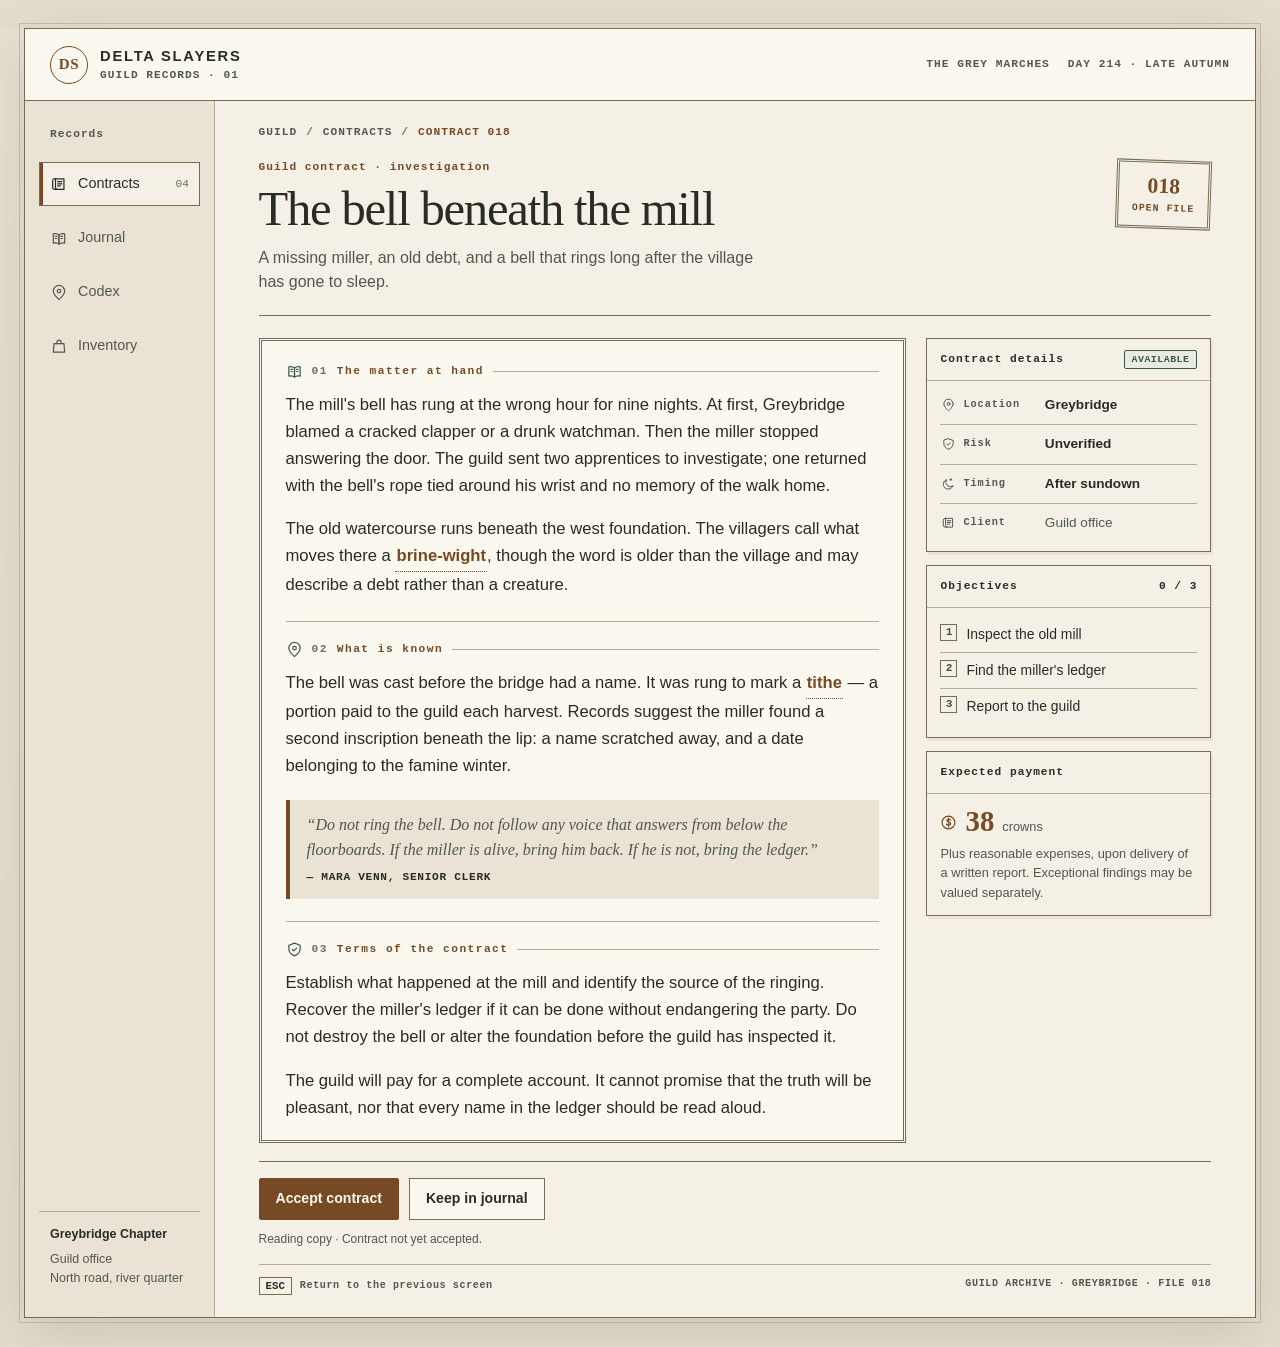
==== designs/ui/field-folio/index.html @ f6ad98ce "Add three reading-first UI design explorations" ====
<!doctype html>
<html lang="en">
<head>
  <meta charset="utf-8">
  <meta name="viewport" content="width=device-width, initial-scale=1">
  <meta name="theme-color" content="#181818">
  <title>Field Folio — Delta Slayers UI concept</title>
  <link rel="stylesheet" href="../base.css">
  <link rel="stylesheet" href="../field-folio.css">
  <script src="../interaction.js" defer></script>
</head>
<body class="theme-folio">
  <div class="game-shell">
    <header class="topbar">
      <div class="brand">
        <div class="brand-mark" aria-hidden="true">DS</div>
        <div class="brand-copy">
          <strong>DELTA SLAYERS</strong>
          <small>GUILD RECORDS · 01</small>
        </div>
      </div>
      <div class="top-meta">
        <span>THE GREY MARCHES</span>
        <span>DAY 214 · LATE AUTUMN</span>
      </div>
    </header>

    <div class="layout">
      <nav class="rail" aria-label="Main navigation">
        <div class="rail-label">Records</div>
        <a class="nav-item active" href="#contract" aria-current="page"><svg class="icon" viewBox="0 0 24 24" aria-hidden="true"><path d="M7 4h12v15H6a3 3 0 0 1-3-3V7a3 3 0 0 1 4-3Z"/><path d="M7 4v12a3 3 0 0 0 3 3M10 8h6m-6 3h6m-6 3h4"/></svg><span>Contracts</span><span class="nav-count">04</span></a>
        <a class="nav-item" href="#journal"><svg class="icon" viewBox="0 0 24 24" aria-hidden="true"><path d="M4 5.5c3.1-.9 5.8-.4 8 1.5v13c-2.2-1.9-4.9-2.4-8-1.5z"/><path d="M20 5.5c-3.1-.9-5.8-.4-8 1.5v13c2.2-1.9 4.9-2.4 8-1.5z"/><path d="M7 9h2M7 12h2m6-3h2m-2 3h2"/></svg><span>Journal</span></a>
        <a class="nav-item" href="#codex"><svg class="icon" viewBox="0 0 24 24" aria-hidden="true"><path d="M20 10c0 5-8 12-8 12S4 15 4 10a8 8 0 1 1 16 0Z"/><circle cx="12" cy="10" r="2.5"/></svg><span>Codex</span></a>
        <a class="nav-item" href="#inventory"><svg class="icon" viewBox="0 0 24 24" aria-hidden="true"><path d="M5 8h14l1 12H4z"/><path d="M9 8V6a3 3 0 0 1 6 0v2"/></svg><span>Inventory</span></a>
        <div class="rail-note">
          <strong>Greybridge Chapter</strong>
          Guild office<br>
          North road, river quarter
        </div>
      </nav>

      <main class="content" id="contract">
        <div class="crumbs" aria-label="Breadcrumb">
          <span>GUILD</span><span class="slash">/</span><span>CONTRACTS</span><span class="slash">/</span><span class="current">CONTRACT 018</span>
        </div>

        <section class="title-row" aria-labelledby="contract-title">
          <div>
            <div class="eyebrow">Guild contract · investigation</div>
            <h1 id="contract-title">The bell beneath the mill</h1>
            <p class="subtitle">A missing miller, an old debt, and a bell that rings long after the village has gone to sleep.</p>
          </div>
          <div class="contract-stamp" aria-label="Contract number 018">
            <strong>018</strong>
            <span>OPEN FILE</span>
          </div>
        </section>

        <div class="content-grid">
          <article class="reading-panel" aria-label="Contract description">
            <section class="reading-section">
              <div class="section-kicker"><svg class="icon" viewBox="0 0 24 24" aria-hidden="true"><path d="M4 5.5c3.1-.9 5.8-.4 8 1.5v13c-2.2-1.9-4.9-2.4-8-1.5z"/><path d="M20 5.5c-3.1-.9-5.8-.4-8 1.5v13c2.2-1.9 4.9-2.4 8-1.5z"/><path d="M7 9h2M7 12h2m6-3h2m-2 3h2"/></svg><span class="section-number">01</span><span>The matter at hand</span><span class="section-line"></span></div>
              <p>The mill's bell has rung at the wrong hour for nine nights. At first, Greybridge blamed a cracked clapper or a drunk watchman. Then the miller stopped answering the door. The guild sent two apprentices to investigate; one returned with the bell's rope tied around his wrist and no memory of the walk home.</p>
              <p>The old watercourse runs beneath the west foundation. The villagers call what moves there a <button class="term" type="button" data-tip aria-expanded="false" aria-describedby="tip-brine-wight"><span>brine-wight</span><span class="tooltip" role="tooltip" id="tip-brine-wight">A name used along the coast for something that returns from the water. Whether it describes a creature, a person, or a local superstition is not established.</span></button>, though the word is older than the village and may describe a debt rather than a creature.</p>
            </section>

            <section class="reading-section">
              <div class="section-kicker"><svg class="icon" viewBox="0 0 24 24" aria-hidden="true"><path d="M20 10c0 5-8 12-8 12S4 15 4 10a8 8 0 1 1 16 0Z"/><circle cx="12" cy="10" r="2.5"/></svg><span class="section-number">02</span><span>What is known</span><span class="section-line"></span></div>
              <p>The bell was cast before the bridge had a name. It was rung to mark a <button class="term" type="button" data-tip aria-expanded="false" aria-describedby="tip-tithe"><span>tithe</span><span class="tooltip" role="tooltip" id="tip-tithe">A portion of a harvest or income traditionally paid to an institution or authority. In Greybridge, the guild collected it in grain.</span></button> — a portion paid to the guild each harvest. Records suggest the miller found a second inscription beneath the lip: a name scratched away, and a date belonging to the famine winter.</p>
              <blockquote class="quote">
                “Do not ring the bell. Do not follow any voice that answers from below the floorboards. If the miller is alive, bring him back. If he is not, bring the ledger.”
                <cite>— Mara Venn, senior clerk</cite>
              </blockquote>
            </section>

            <section class="reading-section">
              <div class="section-kicker"><svg class="icon" viewBox="0 0 24 24" aria-hidden="true"><path d="M12 3 20 6v5c0 5.2-3.2 8.2-8 10-4.8-1.8-8-4.8-8-10V6z"/><path d="m9 12 2 2 4-4"/></svg><span class="section-number">03</span><span>Terms of the contract</span><span class="section-line"></span></div>
              <p>Establish what happened at the mill and identify the source of the ringing. Recover the miller's ledger if it can be done without endangering the party. Do not destroy the bell or alter the foundation before the guild has inspected it.</p>
              <p>The guild will pay for a complete account. It cannot promise that the truth will be pleasant, nor that every name in the ledger should be read aloud.</p>
            </section>
          </article>

          <aside class="detail-column" aria-label="Contract summary">
            <section class="info-card">
              <header class="detail-heading"><span>Contract details</span><span class="status-chip">AVAILABLE</span></header>
              <dl class="facts">
                <div class="fact-row"><dt class="fact-label"><svg class="icon" viewBox="0 0 24 24" aria-hidden="true"><path d="M20 10c0 5-8 12-8 12S4 15 4 10a8 8 0 1 1 16 0Z"/><circle cx="12" cy="10" r="2.5"/></svg>Location</dt><dd class="fact-value">Greybridge</dd></div>
                <div class="fact-row"><dt class="fact-label"><svg class="icon" viewBox="0 0 24 24" aria-hidden="true"><path d="M12 3 20 6v5c0 5.2-3.2 8.2-8 10-4.8-1.8-8-4.8-8-10V6z"/><path d="m9 12 2 2 4-4"/></svg>Risk</dt><dd class="fact-value">Unverified</dd></div>
                <div class="fact-row"><dt class="fact-label"><svg class="icon" viewBox="0 0 24 24" aria-hidden="true"><path d="M19.5 15.5A8 8 0 0 1 8.5 4.5 8.5 8.5 0 1 0 19.5 15.5Z"/><path d="M16 3v3m-1.5-1.5h3"/></svg>Timing</dt><dd class="fact-value">After sundown</dd></div>
                <div class="fact-row"><dt class="fact-label"><svg class="icon" viewBox="0 0 24 24" aria-hidden="true"><path d="M7 4h12v15H6a3 3 0 0 1-3-3V7a3 3 0 0 1 4-3Z"/><path d="M7 4v12a3 3 0 0 0 3 3M10 8h6m-6 3h6m-6 3h4"/></svg>Client</dt><dd class="fact-value subdued">Guild office</dd></div>
              </dl>
            </section>

            <section class="objectives-card">
              <header class="detail-heading"><span>Objectives</span><span class="contract-code">0 / 3</span></header>
              <ul class="objective-list">
                <li><span class="check-icon" aria-hidden="true">1</span><span>Inspect the old mill</span></li>
                <li><span class="check-icon" aria-hidden="true">2</span><span>Find the miller's ledger</span></li>
                <li><span class="check-icon" aria-hidden="true">3</span><span>Report to the guild</span></li>
              </ul>
            </section>

            <section class="reward-card">
              <header class="detail-heading"><span>Expected payment</span></header>
              <div class="reward-body">
                <div class="reward-amount"><svg class="icon" viewBox="0 0 24 24" aria-hidden="true"><circle cx="12" cy="12" r="9"/><path d="M15 8.5c-.6-.7-1.6-1-2.8-1-1.5 0-2.6.7-2.6 1.8 0 3 5.5 1.3 5.5 4.3 0 1.2-1.2 2-2.9 2-1.1 0-2.2-.4-3-1.2M12 5.8v12.4"/></svg><strong>38</strong><span>crowns</span></div>
                <p>Plus reasonable expenses, upon delivery of a written report. Exceptional findings may be valued separately.</p>
              </div>
            </section>
          </aside>
        </div>

        <div class="action-row">
          <button class="action primary" type="button" data-demo-action="Contract accepted — preview interaction only.">Accept contract</button>
          <button class="action secondary" type="button" data-demo-action="Contract saved to your journal — preview interaction only.">Keep in journal</button>
          <p class="action-feedback" id="action-feedback" role="status" aria-live="polite">Reading copy · Contract not yet accepted.</p>
        </div>

        <footer class="footer">
          <div class="footer-left"><span class="keycap">ESC</span><span class="footer-note">Return to the previous screen</span></div>
          <span class="footer-note">GUILD ARCHIVE · GREYBRIDGE · FILE 018</span>
        </footer>
      </main>
    </div>
  </div>
</body>
</html>
---- designs/ui/base.css ----
:root {
  color-scheme: light;
  --page: #e6dfd0;
  --surface: #f7f3ea;
  --surface-alt: #eee8dc;
  --surface-raised: #fbf8f1;
  --ink: #252923;
  --muted: #535a50;
  --subtle: #687064;
  --accent: #754a24;
  --accent-soft: #e6d8bd;
  --secondary: #42564b;
  --line: #b6aa93;
  --line-strong: #796e5b;
  --shadow: 0 18px 55px rgb(38 32 22 / 12%);
  --body-font: "Segoe UI", Arial, sans-serif;
  --display-font: Georgia, "Times New Roman", serif;
  --mono-font: "Cascadia Code", Consolas, monospace;
}

* { box-sizing: border-box; }

html { min-width: 320px; background: var(--page); }

body {
  margin: 0;
  background: var(--page);
  color: var(--ink);
  font: 16px/1.5 var(--body-font);
  min-height: 100vh;
}

button, a { font: inherit; }

button { color: inherit; }

a { color: inherit; }

.game-shell {
  width: min(1380px, calc(100% - 48px));
  margin: 28px auto;
  border: 1px solid var(--line-strong);
  background: var(--surface);
  box-shadow: var(--shadow);
}

.topbar {
  min-height: 72px;
  display: flex;
  align-items: center;
  justify-content: space-between;
  gap: 20px;
  padding: 14px 25px;
  border-bottom: 1px solid var(--line-strong);
  background: var(--surface-raised);
}

.brand, .brand-copy, .top-meta, .nav-item, .crumbs, .section-kicker,
.detail-heading, .metadata-value, .fact-label, .footer-left, .action-row {
  display: flex;
  align-items: center;
}

.brand { gap: 12px; min-width: 220px; }
.brand-mark {
  width: 38px;
  height: 38px;
  display: grid;
  place-items: center;
  border: 1px solid var(--accent);
  color: var(--accent);
  font: 700 15px/1 var(--display-font);
  letter-spacing: .04em;
}
.brand-copy { flex-direction: column; align-items: flex-start; gap: 1px; }
.brand-copy strong { font-size: .92rem; letter-spacing: .12em; }
.brand-copy small, .top-meta, .eyebrow, .crumbs, .rail-label, .section-kicker,
.detail-heading, .fact-label, .footer-note, .contract-code {
  font: 600 .7rem/1.35 var(--mono-font);
  letter-spacing: .09em;
}
.brand-copy small { color: var(--muted); }
.top-meta { gap: 18px; color: var(--muted); }
.top-meta span { white-space: nowrap; }

.layout {
  display: grid;
  grid-template-columns: 190px minmax(0, 1fr);
  min-height: 760px;
}

.rail {
  padding: 26px 14px;
  border-right: 1px solid var(--line);
  background: var(--surface-alt);
  display: flex;
  flex-direction: column;
  gap: 10px;
}
.rail-label { padding: 0 11px 10px; color: var(--muted); }
.nav-item {
  min-height: 44px;
  gap: 10px;
  padding: 8px 10px;
  border: 1px solid transparent;
  text-decoration: none;
  color: var(--muted);
  font-size: .9rem;
}
.nav-item svg { flex: 0 0 18px; }
.nav-item .nav-count { margin-left: auto; font: .7rem var(--mono-font); color: var(--subtle); }
.nav-item.active {
  color: var(--ink);
  background: var(--surface);
  border-color: var(--line-strong);
  box-shadow: inset 3px 0 var(--accent);
}
.rail-note {
  margin-top: auto;
  padding: 13px 11px 2px;
  border-top: 1px solid var(--line);
  color: var(--muted);
  font-size: .78rem;
  line-height: 1.55;
}
.rail-note strong { display: block; margin-bottom: 5px; color: var(--ink); }

.content { min-width: 0; padding: 24px clamp(20px, 3.4vw, 48px) 22px; }
.crumbs { gap: 9px; color: var(--muted); margin-bottom: 20px; }
.crumbs .slash { color: var(--subtle); }
.crumbs .current { color: var(--accent); }

.title-row {
  display: flex;
  justify-content: space-between;
  gap: 24px;
  align-items: flex-start;
  padding-bottom: 21px;
  border-bottom: 1px solid var(--line-strong);
}
.eyebrow { color: var(--accent); margin-bottom: 8px; }
h1 {
  margin: 0;
  font: 500 clamp(2rem, 3.8vw, 3.2rem)/1.08 var(--display-font);
  letter-spacing: -.025em;
}
.subtitle { max-width: 58ch; margin: 10px 0 0; color: var(--muted); font-size: 1rem; }
.contract-stamp {
  flex: 0 0 auto;
  min-width: 95px;
  padding: 11px 13px;
  border: 1px solid var(--line-strong);
  color: var(--accent);
  text-align: center;
  transform: rotate(2deg);
}
.contract-stamp strong { display: block; font: 700 1.35rem/1.2 var(--display-font); }
.contract-stamp span { display: block; margin-top: 3px; font: 600 .62rem/1.2 var(--mono-font); letter-spacing: .1em; }

.content-grid {
  display: grid;
  grid-template-columns: minmax(0, 1fr) minmax(235px, 285px);
  gap: 20px;
  align-items: start;
  padding-top: 22px;
}
.reading-panel {
  min-width: 0;
  max-width: 74ch;
  padding: 22px 24px 18px;
  border: 1px solid var(--line-strong);
  background: var(--surface-raised);
}
.reading-section + .reading-section {
  margin-top: 22px;
  padding-top: 19px;
  border-top: 1px solid var(--line);
}
.section-kicker { gap: 9px; margin-bottom: 12px; color: var(--accent); }
.section-kicker svg { width: 17px; height: 17px; }
.section-kicker .section-line { height: 1px; flex: 1; background: var(--line); }
.section-kicker .section-number { color: var(--subtle); }

.reading-panel p {
  max-width: 66ch;
  margin: 0 0 1em;
  color: var(--ink);
  font-size: 1.04rem;
  line-height: 1.62;
}
.reading-panel p:last-child { margin-bottom: 0; }

.term {
  position: relative;
  display: inline;
  padding: 0 1px 1px;
  border: 0;
  border-bottom: 1px dotted var(--accent);
  border-radius: 0;
  background: transparent;
  color: var(--accent);
  font-weight: 700;
  cursor: help;
  text-align: left;
}
.term:focus-visible {
  outline: 2px solid var(--accent);
  outline-offset: 3px;
  border-radius: 2px;
}
.tooltip {
  position: absolute;
  z-index: 30;
  left: 0;
  bottom: calc(100% + 10px);
  width: min(280px, 74vw);
  padding: 11px 13px;
  border: 1px solid var(--line-strong);
  background: var(--surface-raised);
  color: var(--ink);
  box-shadow: 0 8px 24px rgb(0 0 0 / 20%);
  font: 400 .83rem/1.45 var(--body-font);
  letter-spacing: 0;
  visibility: hidden;
  opacity: 0;
  pointer-events: none;
  transform: translateY(4px);
  transition: opacity .12s ease, transform .12s ease, visibility .12s;
}
.tooltip::after {
  content: "";
  position: absolute;
  left: 14px;
  top: 100%;
  border: 6px solid transparent;
  border-top-color: var(--line-strong);
}
.term:hover:not(.is-dismissed) .tooltip,
.term:focus-visible:not(.is-dismissed) .tooltip,
.term[aria-expanded="true"]:not(.is-dismissed) .tooltip {
  visibility: visible;
  opacity: 1;
  pointer-events: auto;
  transform: translateY(0);
}

.quote {
  margin: 20px 0 0;
  padding: 13px 17px;
  border-left: 3px solid var(--accent);
  background: var(--surface-alt);
  color: var(--muted);
  font: italic 1rem/1.55 var(--display-font);
}
.quote cite {
  display: block;
  margin-top: 8px;
  color: var(--ink);
  font: 600 .7rem/1.4 var(--mono-font);
  letter-spacing: .06em;
  text-transform: uppercase;
}

.detail-column { display: flex; flex-direction: column; gap: 13px; min-width: 0; }
.info-card, .objectives-card, .reward-card {
  border: 1px solid var(--line-strong);
  background: var(--surface);
}
.detail-heading {
  min-height: 42px;
  justify-content: space-between;
  gap: 10px;
  padding: 11px 13px;
  border-bottom: 1px solid var(--line);
  color: var(--ink);
}
.status-chip {
  padding: 3px 7px;
  border: 1px solid var(--secondary);
  color: var(--secondary);
  font: 600 .62rem var(--mono-font);
  letter-spacing: .05em;
}
.facts { margin: 0; padding: 5px 13px 9px; }
.fact-row {
  display: grid;
  grid-template-columns: minmax(76px, .75fr) minmax(0, 1.2fr);
  gap: 9px;
  padding: 9px 0;
  border-bottom: 1px solid var(--line);
}
.fact-row:last-child { border-bottom: 0; }
.fact-label { gap: 6px; color: var(--muted); font-size: .64rem; }
.fact-label svg { width: 14px; height: 14px; }
.fact-value { margin: 0; color: var(--ink); font-size: .85rem; font-weight: 650; }
.fact-value.subdued { color: var(--muted); font-weight: 500; }

.objective-list { list-style: none; margin: 0; padding: 9px 13px 13px; }
.objective-list li {
  display: flex;
  align-items: flex-start;
  gap: 9px;
  padding: 7px 0;
  color: var(--ink);
  font-size: .87rem;
  border-bottom: 1px solid var(--line);
}
.objective-list li:last-child { border-bottom: 0; }
.check-icon {
  width: 17px; height: 17px; flex: 0 0 17px;
  display: grid; place-items: center;
  border: 1px solid var(--line-strong);
  color: var(--secondary);
  font: 700 .7rem/1 var(--mono-font);
}
.reward-body { padding: 13px; }
.reward-amount { display: flex; align-items: baseline; gap: 8px; color: var(--accent); }
.reward-amount strong { font: 600 1.8rem/1 var(--display-font); }
.reward-amount span { color: var(--muted); font-size: .8rem; }
.reward-body p { margin: 8px 0 0; color: var(--muted); font-size: .8rem; line-height: 1.5; }

.action-row {
  flex-wrap: wrap;
  gap: 10px;
  margin-top: 18px;
  padding-top: 16px;
  border-top: 1px solid var(--line-strong);
}
.action {
  min-height: 42px;
  padding: 9px 16px;
  border: 1px solid var(--line-strong);
  cursor: pointer;
  font-size: .88rem;
  font-weight: 700;
}
.action.primary { background: var(--accent); border-color: var(--accent); color: #fffaf0; }
.action.secondary { background: transparent; color: var(--ink); }
.action:hover { filter: brightness(1.06); }
.action:focus-visible, .nav-item:focus-visible {
  outline: 2px solid var(--accent);
  outline-offset: 3px;
}
.action-feedback { flex: 1 0 100%; min-height: 1.2em; margin: 0; color: var(--muted); font-size: .75rem; }

.footer {
  display: flex;
  justify-content: space-between;
  gap: 15px;
  margin-top: 16px;
  padding-top: 12px;
  border-top: 1px solid var(--line);
  color: var(--muted);
}
.footer-left { gap: 8px; }
.footer-note { font-size: .63rem; letter-spacing: .06em; }
.keycap {
  padding: 2px 6px;
  border: 1px solid var(--line-strong);
  color: var(--ink);
  font: 600 .67rem var(--mono-font);
}

.icon { width: 17px; height: 17px; flex: 0 0 17px; fill: none; stroke: currentColor; stroke-width: 1.7; stroke-linecap: round; stroke-linejoin: round; }
.mini-icon { width: 14px; height: 14px; }

@media (max-width: 940px) {
  .layout { grid-template-columns: 1fr; }
  .rail {
    flex-direction: row;
    align-items: center;
    overflow-x: auto;
    border-right: 0;
    border-bottom: 1px solid var(--line);
    padding: 9px 14px;
  }
  .rail-label, .rail-note { display: none; }
  .nav-item { flex: 0 0 auto; min-height: 39px; }
}
@media (max-width: 700px) {
  .game-shell { width: calc(100% - 20px); margin: 10px auto; }
  .topbar { padding: 12px 14px; }
  .top-meta { display: none; }
  .content { padding: 18px 14px; }
  .title-row { gap: 12px; }
  .contract-stamp { min-width: 70px; padding: 8px; }
  .contract-stamp span { font-size: .55rem; }
  .content-grid { grid-template-columns: 1fr; }
  .reading-panel { padding: 18px 16px; }
  .detail-column { display: grid; grid-template-columns: repeat(auto-fit, minmax(220px, 1fr)); }
  .footer { flex-direction: column; }
}
@media (prefers-reduced-motion: reduce) {
  *, *::before, *::after { scroll-behavior: auto !important; transition-duration: .01ms !important; }
}
---- designs/ui/field-folio.css ----
:root {
  color-scheme: light;
  --page: #e4ddce;
  --surface: #f5f0e6;
  --surface-alt: #eae2d4;
  --surface-raised: #fbf8f0;
  --ink: #292b25;
  --muted: #51584f;
  --subtle: #687064;
  --accent: #754a24;
  --accent-soft: #e6d8bd;
  --secondary: #3e564a;
  --line: #b8ac95;
  --line-strong: #786c57;
  --shadow: 0 18px 55px rgb(47 38 24 / 13%);
  --display-font: "Palatino Linotype", Georgia, serif;
}
body { background-image: linear-gradient(135deg, rgb(255 255 255 / 12%), transparent 52%); }
.game-shell { outline: 1px solid rgb(120 108 87 / 30%); outline-offset: 4px; }
.brand-mark { border-radius: 50%; }
.reading-panel { border-style: double; border-width: 3px; }
.section-kicker { letter-spacing: .13em; }
.section-kicker svg { color: var(--secondary); }
.contract-stamp { border-style: double; border-width: 3px; }
.info-card, .objectives-card, .reward-card { box-shadow: 2px 3px 0 rgb(92 74 45 / 8%); }
.status-chip { border-radius: 2px; background: #e7ecdf; }
.action.primary { border-radius: 2px; }
.action.secondary { background: var(--surface-raised); }
.quote { border-left-width: 4px; }
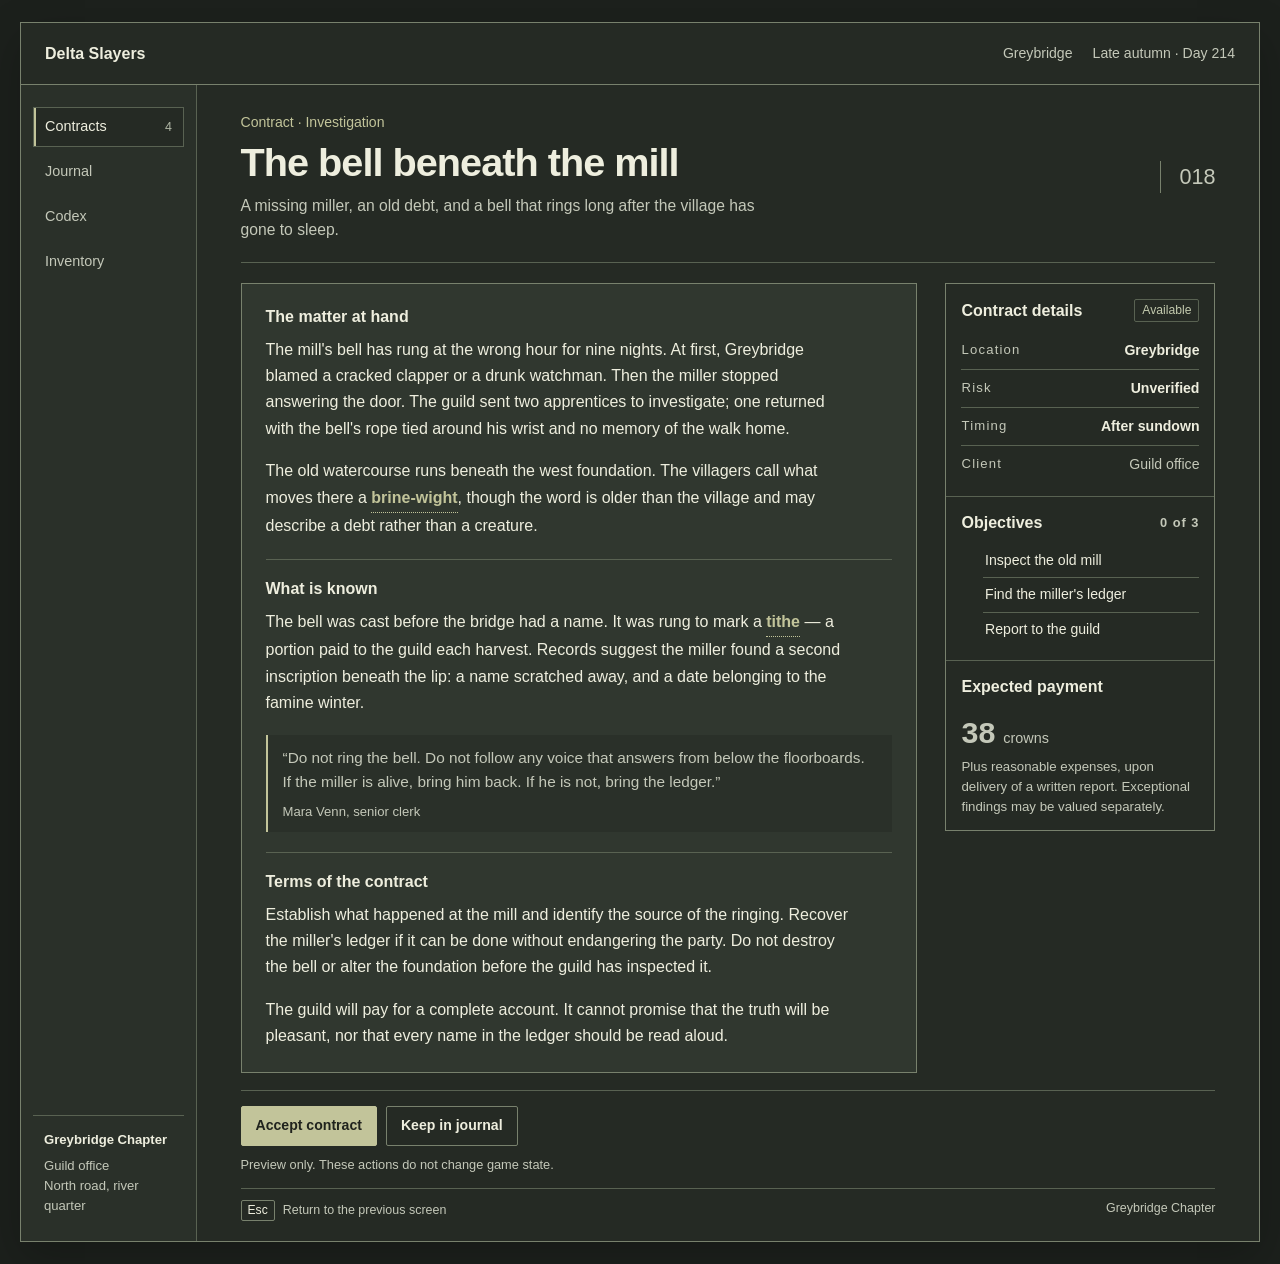
==== commit c38e93e9: "Refine Field Folio with a restrained dark visual system" ====
--- a/designs/ui/field-folio/index.html
+++ b/designs/ui/field-folio/index.html
@@ -3,7 +3,7 @@
 <head>
   <meta charset="utf-8">
   <meta name="viewport" content="width=device-width, initial-scale=1">
-  <meta name="theme-color" content="#181818">
+  <meta name="theme-color" content="#252a24">
   <title>Field Folio — Delta Slayers UI concept</title>
   <link rel="stylesheet" href="../base.css">
   <link rel="stylesheet" href="../field-folio.css">
@@ -12,26 +12,21 @@
 <body class="theme-folio">
   <div class="game-shell">
     <header class="topbar">
-      <div class="brand">
-        <div class="brand-mark" aria-hidden="true">DS</div>
-        <div class="brand-copy">
-          <strong>DELTA SLAYERS</strong>
-          <small>GUILD RECORDS · 01</small>
-        </div>
-      </div>
+      <a class="brand" href="#contract">Delta Slayers</a>
       <div class="top-meta">
-        <span>THE GREY MARCHES</span>
-        <span>DAY 214 · LATE AUTUMN</span>
+        <span>Greybridge</span>
+        <span>Late autumn · Day 214</span>
       </div>
     </header>
 
     <div class="layout">
       <nav class="rail" aria-label="Main navigation">
-        <div class="rail-label">Records</div>
-        <a class="nav-item active" href="#contract" aria-current="page"><svg class="icon" viewBox="0 0 24 24" aria-hidden="true"><path d="M7 4h12v15H6a3 3 0 0 1-3-3V7a3 3 0 0 1 4-3Z"/><path d="M7 4v12a3 3 0 0 0 3 3M10 8h6m-6 3h6m-6 3h4"/></svg><span>Contracts</span><span class="nav-count">04</span></a>
-        <a class="nav-item" href="#journal"><svg class="icon" viewBox="0 0 24 24" aria-hidden="true"><path d="M4 5.5c3.1-.9 5.8-.4 8 1.5v13c-2.2-1.9-4.9-2.4-8-1.5z"/><path d="M20 5.5c-3.1-.9-5.8-.4-8 1.5v13c2.2-1.9 4.9-2.4 8-1.5z"/><path d="M7 9h2M7 12h2m6-3h2m-2 3h2"/></svg><span>Journal</span></a>
-        <a class="nav-item" href="#codex"><svg class="icon" viewBox="0 0 24 24" aria-hidden="true"><path d="M20 10c0 5-8 12-8 12S4 15 4 10a8 8 0 1 1 16 0Z"/><circle cx="12" cy="10" r="2.5"/></svg><span>Codex</span></a>
-        <a class="nav-item" href="#inventory"><svg class="icon" viewBox="0 0 24 24" aria-hidden="true"><path d="M5 8h14l1 12H4z"/><path d="M9 8V6a3 3 0 0 1 6 0v2"/></svg><span>Inventory</span></a>
+        <a class="nav-item active" href="#contract" aria-current="page">
+          <span>Contracts</span><span class="nav-count">4</span>
+        </a>
+        <a class="nav-item" href="#journal">Journal</a>
+        <a class="nav-item" href="#codex">Codex</a>
+        <a class="nav-item" href="#inventory">Inventory</a>
         <div class="rail-note">
           <strong>Greybridge Chapter</strong>
           Guild office<br>
@@ -40,70 +35,66 @@
       </nav>
 
       <main class="content" id="contract">
-        <div class="crumbs" aria-label="Breadcrumb">
-          <span>GUILD</span><span class="slash">/</span><span>CONTRACTS</span><span class="slash">/</span><span class="current">CONTRACT 018</span>
-        </div>
-
         <section class="title-row" aria-labelledby="contract-title">
-          <div>
-            <div class="eyebrow">Guild contract · investigation</div>
+          <div class="title-copy">
+            <p class="eyebrow">Contract · Investigation</p>
             <h1 id="contract-title">The bell beneath the mill</h1>
             <p class="subtitle">A missing miller, an old debt, and a bell that rings long after the village has gone to sleep.</p>
           </div>
-          <div class="contract-stamp" aria-label="Contract number 018">
-            <strong>018</strong>
-            <span>OPEN FILE</span>
-          </div>
+          <span class="contract-number" aria-label="Contract 018">018</span>
         </section>
 
         <div class="content-grid">
           <article class="reading-panel" aria-label="Contract description">
             <section class="reading-section">
-              <div class="section-kicker"><svg class="icon" viewBox="0 0 24 24" aria-hidden="true"><path d="M4 5.5c3.1-.9 5.8-.4 8 1.5v13c-2.2-1.9-4.9-2.4-8-1.5z"/><path d="M20 5.5c-3.1-.9-5.8-.4-8 1.5v13c2.2-1.9 4.9-2.4 8-1.5z"/><path d="M7 9h2M7 12h2m6-3h2m-2 3h2"/></svg><span class="section-number">01</span><span>The matter at hand</span><span class="section-line"></span></div>
+              <h2>The matter at hand</h2>
               <p>The mill's bell has rung at the wrong hour for nine nights. At first, Greybridge blamed a cracked clapper or a drunk watchman. Then the miller stopped answering the door. The guild sent two apprentices to investigate; one returned with the bell's rope tied around his wrist and no memory of the walk home.</p>
               <p>The old watercourse runs beneath the west foundation. The villagers call what moves there a <button class="term" type="button" data-tip aria-expanded="false" aria-describedby="tip-brine-wight"><span>brine-wight</span><span class="tooltip" role="tooltip" id="tip-brine-wight">A name used along the coast for something that returns from the water. Whether it describes a creature, a person, or a local superstition is not established.</span></button>, though the word is older than the village and may describe a debt rather than a creature.</p>
             </section>
 
             <section class="reading-section">
-              <div class="section-kicker"><svg class="icon" viewBox="0 0 24 24" aria-hidden="true"><path d="M20 10c0 5-8 12-8 12S4 15 4 10a8 8 0 1 1 16 0Z"/><circle cx="12" cy="10" r="2.5"/></svg><span class="section-number">02</span><span>What is known</span><span class="section-line"></span></div>
+              <h2>What is known</h2>
               <p>The bell was cast before the bridge had a name. It was rung to mark a <button class="term" type="button" data-tip aria-expanded="false" aria-describedby="tip-tithe"><span>tithe</span><span class="tooltip" role="tooltip" id="tip-tithe">A portion of a harvest or income traditionally paid to an institution or authority. In Greybridge, the guild collected it in grain.</span></button> — a portion paid to the guild each harvest. Records suggest the miller found a second inscription beneath the lip: a name scratched away, and a date belonging to the famine winter.</p>
               <blockquote class="quote">
                 “Do not ring the bell. Do not follow any voice that answers from below the floorboards. If the miller is alive, bring him back. If he is not, bring the ledger.”
-                <cite>— Mara Venn, senior clerk</cite>
+                <cite>Mara Venn, senior clerk</cite>
               </blockquote>
             </section>
 
             <section class="reading-section">
-              <div class="section-kicker"><svg class="icon" viewBox="0 0 24 24" aria-hidden="true"><path d="M12 3 20 6v5c0 5.2-3.2 8.2-8 10-4.8-1.8-8-4.8-8-10V6z"/><path d="m9 12 2 2 4-4"/></svg><span class="section-number">03</span><span>Terms of the contract</span><span class="section-line"></span></div>
+              <h2>Terms of the contract</h2>
               <p>Establish what happened at the mill and identify the source of the ringing. Recover the miller's ledger if it can be done without endangering the party. Do not destroy the bell or alter the foundation before the guild has inspected it.</p>
               <p>The guild will pay for a complete account. It cannot promise that the truth will be pleasant, nor that every name in the ledger should be read aloud.</p>
             </section>
           </article>
 
-          <aside class="detail-column" aria-label="Contract summary">
-            <section class="info-card">
-              <header class="detail-heading"><span>Contract details</span><span class="status-chip">AVAILABLE</span></header>
+          <aside class="summary-panel" aria-label="Contract summary">
+            <section class="summary-section">
+              <header class="detail-heading">
+                <h2>Contract details</h2>
+                <span class="status-chip">Available</span>
+              </header>
               <dl class="facts">
-                <div class="fact-row"><dt class="fact-label"><svg class="icon" viewBox="0 0 24 24" aria-hidden="true"><path d="M20 10c0 5-8 12-8 12S4 15 4 10a8 8 0 1 1 16 0Z"/><circle cx="12" cy="10" r="2.5"/></svg>Location</dt><dd class="fact-value">Greybridge</dd></div>
-                <div class="fact-row"><dt class="fact-label"><svg class="icon" viewBox="0 0 24 24" aria-hidden="true"><path d="M12 3 20 6v5c0 5.2-3.2 8.2-8 10-4.8-1.8-8-4.8-8-10V6z"/><path d="m9 12 2 2 4-4"/></svg>Risk</dt><dd class="fact-value">Unverified</dd></div>
-                <div class="fact-row"><dt class="fact-label"><svg class="icon" viewBox="0 0 24 24" aria-hidden="true"><path d="M19.5 15.5A8 8 0 0 1 8.5 4.5 8.5 8.5 0 1 0 19.5 15.5Z"/><path d="M16 3v3m-1.5-1.5h3"/></svg>Timing</dt><dd class="fact-value">After sundown</dd></div>
-                <div class="fact-row"><dt class="fact-label"><svg class="icon" viewBox="0 0 24 24" aria-hidden="true"><path d="M7 4h12v15H6a3 3 0 0 1-3-3V7a3 3 0 0 1 4-3Z"/><path d="M7 4v12a3 3 0 0 0 3 3M10 8h6m-6 3h6m-6 3h4"/></svg>Client</dt><dd class="fact-value subdued">Guild office</dd></div>
+                <div class="fact-row"><dt class="fact-label">Location</dt><dd class="fact-value">Greybridge</dd></div>
+                <div class="fact-row"><dt class="fact-label">Risk</dt><dd class="fact-value">Unverified</dd></div>
+                <div class="fact-row"><dt class="fact-label">Timing</dt><dd class="fact-value">After sundown</dd></div>
+                <div class="fact-row"><dt class="fact-label">Client</dt><dd class="fact-value subdued">Guild office</dd></div>
               </dl>
             </section>
 
-            <section class="objectives-card">
-              <header class="detail-heading"><span>Objectives</span><span class="contract-code">0 / 3</span></header>
-              <ul class="objective-list">
-                <li><span class="check-icon" aria-hidden="true">1</span><span>Inspect the old mill</span></li>
-                <li><span class="check-icon" aria-hidden="true">2</span><span>Find the miller's ledger</span></li>
-                <li><span class="check-icon" aria-hidden="true">3</span><span>Report to the guild</span></li>
-              </ul>
+            <section class="summary-section">
+              <header class="detail-heading"><h2>Objectives</h2><span class="objective-count">0 of 3</span></header>
+              <ol class="objective-list">
+                <li>Inspect the old mill</li>
+                <li>Find the miller's ledger</li>
+                <li>Report to the guild</li>
+              </ol>
             </section>
 
-            <section class="reward-card">
-              <header class="detail-heading"><span>Expected payment</span></header>
+            <section class="summary-section">
+              <h2 class="detail-heading standalone-heading">Expected payment</h2>
               <div class="reward-body">
-                <div class="reward-amount"><svg class="icon" viewBox="0 0 24 24" aria-hidden="true"><circle cx="12" cy="12" r="9"/><path d="M15 8.5c-.6-.7-1.6-1-2.8-1-1.5 0-2.6.7-2.6 1.8 0 3 5.5 1.3 5.5 4.3 0 1.2-1.2 2-2.9 2-1.1 0-2.2-.4-3-1.2M12 5.8v12.4"/></svg><strong>38</strong><span>crowns</span></div>
+                <p class="reward-amount"><strong>38</strong><span>crowns</span></p>
                 <p>Plus reasonable expenses, upon delivery of a written report. Exceptional findings may be valued separately.</p>
               </div>
             </section>
@@ -113,12 +104,12 @@
         <div class="action-row">
           <button class="action primary" type="button" data-demo-action="Contract accepted — preview interaction only.">Accept contract</button>
           <button class="action secondary" type="button" data-demo-action="Contract saved to your journal — preview interaction only.">Keep in journal</button>
-          <p class="action-feedback" id="action-feedback" role="status" aria-live="polite">Reading copy · Contract not yet accepted.</p>
+          <p class="action-feedback" id="action-feedback" role="status" aria-live="polite">Preview only. These actions do not change game state.</p>
         </div>
 
         <footer class="footer">
-          <div class="footer-left"><span class="keycap">ESC</span><span class="footer-note">Return to the previous screen</span></div>
-          <span class="footer-note">GUILD ARCHIVE · GREYBRIDGE · FILE 018</span>
+          <div class="footer-left"><span class="keycap">Esc</span><span class="footer-note">Return to the previous screen</span></div>
+          <span class="footer-note">Greybridge Chapter</span>
         </footer>
       </main>
     </div>
--- a/designs/ui/field-folio.css
+++ b/designs/ui/field-folio.css
@@ -1,29 +1,445 @@
 :root {
-  color-scheme: light;
-  --page: #e4ddce;
-  --surface: #f5f0e6;
-  --surface-alt: #eae2d4;
-  --surface-raised: #fbf8f0;
-  --ink: #292b25;
-  --muted: #51584f;
-  --subtle: #687064;
-  --accent: #754a24;
-  --accent-soft: #e6d8bd;
-  --secondary: #3e564a;
-  --line: #b8ac95;
-  --line-strong: #786c57;
-  --shadow: 0 18px 55px rgb(47 38 24 / 13%);
-  --display-font: "Palatino Linotype", Georgia, serif;
-}
-body { background-image: linear-gradient(135deg, rgb(255 255 255 / 12%), transparent 52%); }
-.game-shell { outline: 1px solid rgb(120 108 87 / 30%); outline-offset: 4px; }
-.brand-mark { border-radius: 50%; }
-.reading-panel { border-style: double; border-width: 3px; }
-.section-kicker { letter-spacing: .13em; }
-.section-kicker svg { color: var(--secondary); }
-.contract-stamp { border-style: double; border-width: 3px; }
-.info-card, .objectives-card, .reward-card { box-shadow: 2px 3px 0 rgb(92 74 45 / 8%); }
-.status-chip { border-radius: 2px; background: #e7ecdf; }
-.action.primary { border-radius: 2px; }
-.action.secondary { background: var(--surface-raised); }
-.quote { border-left-width: 4px; }
+  color-scheme: dark;
+  --page: #1c201c;
+  --surface: #252a24;
+  --surface-alt: #2a3029;
+  --surface-raised: #30372f;
+  --ink: #eeeede;
+  --muted: #c4c8b9;
+  --subtle: #aeb5a3;
+  --accent: #c2c49a;
+  --accent-soft: #424a3d;
+  --secondary: #c2c9ad;
+  --line: #596252;
+  --line-strong: #78816d;
+  --shadow: 0 16px 42px rgb(0 0 0 / 22%);
+  --body-font: "Segoe UI", Arial, sans-serif;
+  --display-font: "Segoe UI", Arial, sans-serif;
+  --mono-font: "Segoe UI", Arial, sans-serif;
+}
+
+html { background: var(--page); }
+
+body {
+  background: var(--page);
+  color: var(--ink);
+  font-family: var(--body-font);
+  font-size: 16px;
+  line-height: 1.5;
+}
+
+.game-shell {
+  width: min(1320px, calc(100% - 40px));
+  margin: 22px auto;
+  border: 1px solid var(--line-strong);
+  background: var(--surface);
+  box-shadow: var(--shadow);
+}
+
+.topbar {
+  min-height: 62px;
+  padding: 12px 24px;
+  background: var(--surface);
+  border-bottom-color: var(--line-strong);
+}
+
+.brand {
+  min-width: 0;
+  color: var(--ink);
+  font-size: 1rem;
+  font-weight: 650;
+  letter-spacing: 0;
+  text-decoration: none;
+}
+
+.top-meta {
+  gap: 20px;
+  color: var(--muted);
+  font: 400 .88rem/1.4 var(--body-font);
+  letter-spacing: 0;
+}
+
+.layout {
+  grid-template-columns: 176px minmax(0, 1fr);
+  min-height: 710px;
+}
+
+.rail {
+  gap: 5px;
+  padding: 22px 12px;
+  background: var(--surface-alt);
+  border-right-color: var(--line);
+}
+
+.nav-item {
+  min-height: 40px;
+  justify-content: space-between;
+  gap: 10px;
+  padding: 8px 11px;
+  border: 1px solid transparent;
+  color: var(--muted);
+  font-size: .9rem;
+}
+
+.nav-item:hover {
+  background: rgb(255 255 255 / 3%);
+  color: var(--ink);
+}
+
+.nav-item.active {
+  background: var(--surface);
+  border-color: var(--line);
+  box-shadow: inset 2px 0 var(--accent);
+  color: var(--ink);
+}
+
+.nav-item .nav-count {
+  color: var(--subtle);
+  font: inherit;
+  font-size: .78rem;
+}
+
+.rail-note {
+  margin-top: auto;
+  padding: 14px 11px 2px;
+  border-top-color: var(--line);
+  color: var(--muted);
+  font-size: .82rem;
+  line-height: 1.55;
+}
+
+.rail-note strong {
+  margin-bottom: 5px;
+  color: var(--ink);
+  font-weight: 600;
+}
+
+.content {
+  padding: 28px clamp(20px, 3.4vw, 44px) 20px;
+}
+
+.title-row {
+  align-items: center;
+  padding-bottom: 21px;
+  border-bottom-color: var(--line);
+}
+
+.eyebrow {
+  margin: 0 0 7px;
+  color: var(--accent);
+  font: 500 .88rem/1.35 var(--body-font);
+  letter-spacing: 0;
+}
+
+h1 {
+  color: var(--ink);
+  font: 600 clamp(1.8rem, 3.1vw, 2.55rem)/1.16 var(--body-font);
+  letter-spacing: -.025em;
+}
+
+.subtitle {
+  max-width: 62ch;
+  margin: 9px 0 0;
+  color: var(--muted);
+  font-size: .98rem;
+  line-height: 1.5;
+}
+
+.contract-number {
+  flex: 0 0 auto;
+  padding-left: 18px;
+  border-left: 1px solid var(--line-strong);
+  color: var(--muted);
+  font-size: 1.35rem;
+  font-weight: 500;
+  font-variant-numeric: tabular-nums;
+}
+
+.content-grid {
+  grid-template-columns: minmax(0, 1fr) minmax(230px, 270px);
+  gap: 18px;
+  padding-top: 20px;
+}
+
+.reading-panel {
+  max-width: 76ch;
+  padding: 22px 24px;
+  border: 1px solid var(--line-strong);
+  background: var(--surface-raised);
+}
+
+.reading-section + .reading-section {
+  margin-top: 20px;
+  padding-top: 18px;
+  border-top-color: var(--line);
+}
+
+.reading-section h2,
+.detail-heading h2,
+.standalone-heading {
+  margin: 0 0 9px;
+  color: var(--ink);
+  font: 600 1rem/1.35 var(--body-font);
+  letter-spacing: 0;
+}
+
+.reading-panel p {
+  max-width: 66ch;
+  margin: 0 0 1em;
+  color: var(--ink);
+  font-size: 1rem;
+  line-height: 1.65;
+}
+
+.reading-panel p:last-child { margin-bottom: 0; }
+
+.term {
+  padding: 0 0 1px;
+  border-bottom: 1px dotted var(--accent);
+  color: var(--accent);
+  font-weight: 650;
+}
+
+.term:hover { color: #e0e2b6; }
+
+.tooltip {
+  bottom: calc(100% + 8px);
+  width: min(290px, 72vw);
+  padding: 10px 12px;
+  border-color: var(--line-strong);
+  border-radius: 3px;
+  background: #20251f;
+  color: var(--ink);
+  box-shadow: 0 8px 22px rgb(0 0 0 / 32%);
+  font: 400 .84rem/1.5 var(--body-font);
+}
+
+.tooltip::after { border-top-color: var(--line-strong); }
+
+.quote {
+  margin: 18px 0 0;
+  padding: 11px 15px;
+  border-left: 2px solid var(--accent);
+  background: var(--surface-alt);
+  color: var(--muted);
+  font: 400 .96rem/1.6 var(--body-font);
+}
+
+.quote cite {
+  margin-top: 8px;
+  color: var(--muted);
+  font: 500 .82rem/1.4 var(--body-font);
+  letter-spacing: 0;
+  text-transform: none;
+}
+
+.summary-panel {
+  min-width: 0;
+  border: 1px solid var(--line-strong);
+  background: var(--surface);
+}
+
+.summary-section { padding: 15px 15px 13px; }
+
+.summary-section + .summary-section {
+  border-top: 1px solid var(--line);
+}
+
+.detail-heading {
+  min-height: 0;
+  justify-content: space-between;
+  padding: 0 0 10px;
+  border: 0;
+  color: var(--ink);
+}
+
+.detail-heading h2,
+.standalone-heading { margin: 0; }
+
+.status-chip {
+  padding: 2px 7px;
+  border: 1px solid var(--line);
+  border-radius: 2px;
+  color: var(--secondary);
+  font: 500 .76rem/1.35 var(--body-font);
+  letter-spacing: 0;
+}
+
+.facts { margin: 0; padding: 0; }
+
+.fact-row {
+  grid-template-columns: minmax(72px, .8fr) minmax(0, 1.2fr);
+  gap: 8px;
+  padding: 8px 0;
+  border-bottom-color: var(--line);
+}
+
+.fact-row:last-child { border-bottom: 0; }
+
+.fact-label {
+  color: var(--muted);
+  font: 400 .82rem/1.4 var(--body-font);
+}
+
+.fact-value {
+  margin: 0;
+  color: var(--ink);
+  font-size: .88rem;
+  font-weight: 600;
+  text-align: right;
+}
+
+.fact-value.subdued { color: var(--muted); font-weight: 400; }
+
+.objective-count {
+  color: var(--muted);
+  font-size: .8rem;
+  font-variant-numeric: tabular-nums;
+}
+
+.objective-list {
+  margin: 0;
+  padding: 0 0 0 1.35rem;
+  color: var(--ink);
+}
+
+.objective-list li {
+  padding: 7px 0 7px 2px;
+  border-bottom: 1px solid var(--line);
+  font-size: .88rem;
+  line-height: 1.4;
+}
+
+.objective-list li:last-child { border-bottom: 0; }
+
+.reward-body { padding: 0; }
+
+.reward-amount {
+  display: flex;
+  align-items: baseline;
+  gap: 8px;
+  margin: 0;
+  color: var(--accent);
+}
+
+.reward-amount strong {
+  font-size: 1.9rem;
+  line-height: 1.15;
+  font-weight: 650;
+  font-variant-numeric: tabular-nums;
+}
+
+.reward-amount span {
+  color: var(--muted);
+  font-size: .9rem;
+}
+
+.reward-body > p:last-child {
+  margin: 7px 0 0;
+  color: var(--muted);
+  font-size: .83rem;
+  line-height: 1.5;
+}
+
+.action-row {
+  gap: 9px;
+  margin-top: 17px;
+  padding-top: 15px;
+  border-top-color: var(--line);
+}
+
+.action {
+  min-height: 40px;
+  padding: 8px 14px;
+  border-radius: 2px;
+  font-size: .88rem;
+  font-weight: 600;
+}
+
+.action.primary {
+  background: var(--accent);
+  border-color: var(--accent);
+  color: #20231d;
+}
+
+.action.primary:hover { background: #d1d2a8; }
+
+.action.secondary {
+  background: transparent;
+  border-color: var(--line-strong);
+  color: var(--ink);
+}
+
+.action.secondary:hover { background: var(--surface-alt); }
+
+.action-feedback {
+  color: var(--muted);
+  font-size: .8rem;
+}
+
+.footer {
+  margin-top: 14px;
+  padding-top: 11px;
+  border-top-color: var(--line);
+  color: var(--muted);
+}
+
+.footer-left { gap: 8px; }
+
+.footer-note {
+  color: var(--muted);
+  font: 400 .78rem/1.4 var(--body-font);
+  letter-spacing: 0;
+}
+
+.keycap {
+  padding: 1px 6px;
+  border-color: var(--line-strong);
+  border-radius: 2px;
+  color: var(--ink);
+  font: 500 .76rem/1.4 var(--body-font);
+}
+
+.action:focus-visible,
+.nav-item:focus-visible,
+.brand:focus-visible {
+  outline: 2px solid var(--accent);
+  outline-offset: 3px;
+}
+
+@media (max-width: 940px) {
+  .layout { grid-template-columns: 1fr; }
+  .rail {
+    flex-direction: row;
+    gap: 5px;
+    padding: 8px 12px;
+    border-right: 0;
+    border-bottom: 1px solid var(--line);
+    overflow-x: auto;
+  }
+  .nav-item { flex: 0 0 auto; }
+  .rail-note { display: none; }
+}
+
+@media (max-width: 700px) {
+  .game-shell { width: calc(100% - 16px); margin: 8px auto; }
+  .topbar { min-height: 54px; padding: 10px 14px; }
+  .top-meta { gap: 10px; font-size: .78rem; }
+  .content { padding: 19px 13px 16px; }
+  .title-row { gap: 12px; }
+  .contract-number { padding-left: 10px; font-size: 1.1rem; }
+  .content-grid { grid-template-columns: 1fr; }
+  .reading-panel { padding: 18px 16px; }
+  .summary-panel { display: grid; grid-template-columns: repeat(auto-fit, minmax(205px, 1fr)); }
+  .summary-section + .summary-section { border-top: 0; border-left: 1px solid var(--line); }
+  .footer { flex-direction: row; }
+}
+
+@media (max-width: 480px) {
+  .top-meta span:first-child { display: none; }
+  .footer { flex-direction: column; }
+}
+
+@media (prefers-reduced-motion: reduce) {
+  *, *::before, *::after { scroll-behavior: auto !important; transition-duration: .01ms !important; }
+}
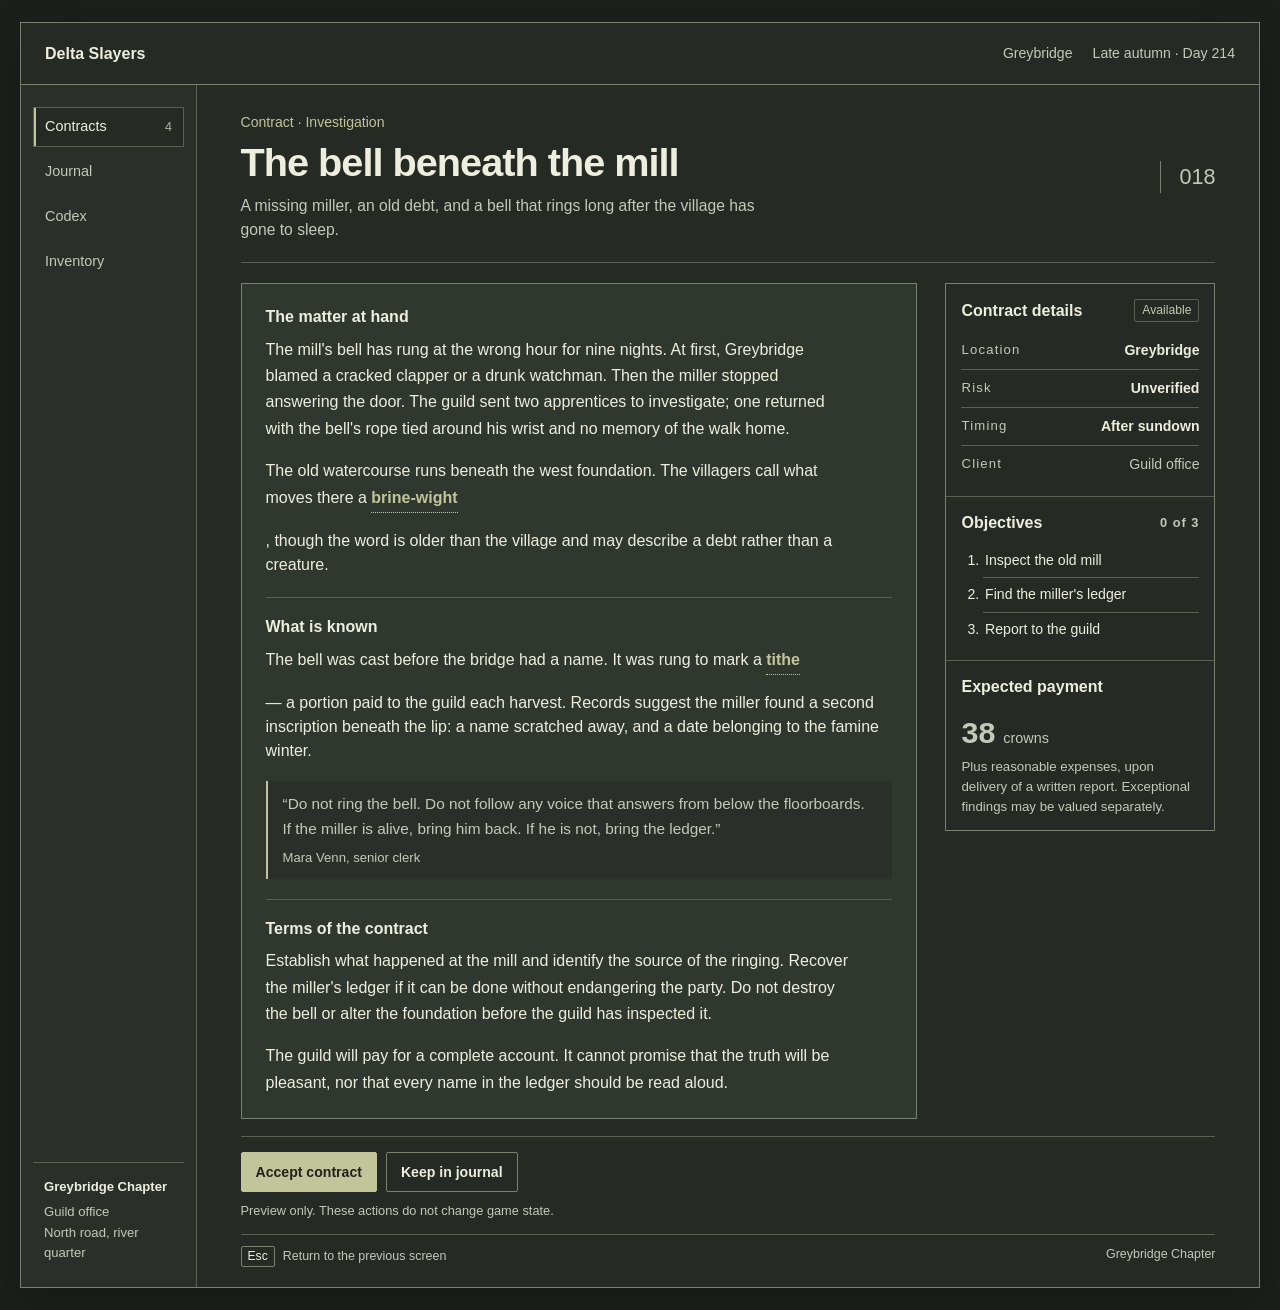
==== commit b543198c: "Expand contextual terms into recursive reference cards" ====
--- a/designs/ui/field-folio/index.html
+++ b/designs/ui/field-folio/index.html
@@ -49,12 +49,64 @@
             <section class="reading-section">
               <h2>The matter at hand</h2>
               <p>The mill's bell has rung at the wrong hour for nine nights. At first, Greybridge blamed a cracked clapper or a drunk watchman. Then the miller stopped answering the door. The guild sent two apprentices to investigate; one returned with the bell's rope tied around his wrist and no memory of the walk home.</p>
-              <p>The old watercourse runs beneath the west foundation. The villagers call what moves there a <button class="term" type="button" data-tip aria-expanded="false" aria-describedby="tip-brine-wight"><span>brine-wight</span><span class="tooltip" role="tooltip" id="tip-brine-wight">A name used along the coast for something that returns from the water. Whether it describes a creature, a person, or a local superstition is not established.</span></button>, though the word is older than the village and may describe a debt rather than a creature.</p>
+              <p>The old watercourse runs beneath the west foundation. The villagers call what moves there a 
+<span class="reference-anchor" data-reference-anchor>
+  <button class="term" type="button" data-entry-trigger="brine-wight" aria-controls="reference-card-brine-wight" aria-haspopup="dialog" aria-expanded="false">brine-wight</button>
+  <section class="reference-card" id="reference-card-brine-wight" data-reference-card role="dialog" aria-modal="false" aria-label="Reference entry" hidden>
+    <header class="reference-card-header">
+      <button class="reference-back" type="button" data-reference-back hidden>Back</button>
+      <span class="reference-icon" data-reference-icon aria-hidden="true"></span>
+      <div class="reference-heading">
+        <p class="reference-category" data-reference-category></p>
+        <h3 class="reference-title" data-reference-title tabindex="-1"></h3>
+      </div>
+      <button class="reference-close" type="button" data-reference-close>Close</button>
+    </header>
+    <div class="reference-content">
+      <div class="reference-description" data-reference-description></div>
+      <section class="reference-facts" data-reference-facts hidden>
+        <h4 data-reference-facts-title>Record</h4>
+        <dl data-reference-facts-list></dl>
+      </section>
+      <section class="reference-related" data-reference-related hidden>
+        <h4>Related</h4>
+        <div class="reference-related-list" data-reference-related-list></div>
+      </section>
+    </div>
+    <footer class="reference-footer">Follow a reference to explore it. Use Back to return.</footer>
+  </section>
+</span>, though the word is older than the village and may describe a debt rather than a creature.</p>
             </section>
 
             <section class="reading-section">
               <h2>What is known</h2>
-              <p>The bell was cast before the bridge had a name. It was rung to mark a <button class="term" type="button" data-tip aria-expanded="false" aria-describedby="tip-tithe"><span>tithe</span><span class="tooltip" role="tooltip" id="tip-tithe">A portion of a harvest or income traditionally paid to an institution or authority. In Greybridge, the guild collected it in grain.</span></button> — a portion paid to the guild each harvest. Records suggest the miller found a second inscription beneath the lip: a name scratched away, and a date belonging to the famine winter.</p>
+              <p>The bell was cast before the bridge had a name. It was rung to mark a 
+<span class="reference-anchor" data-reference-anchor>
+  <button class="term" type="button" data-entry-trigger="tithe" aria-controls="reference-card-tithe" aria-haspopup="dialog" aria-expanded="false">tithe</button>
+  <section class="reference-card" id="reference-card-tithe" data-reference-card role="dialog" aria-modal="false" aria-label="Reference entry" hidden>
+    <header class="reference-card-header">
+      <button class="reference-back" type="button" data-reference-back hidden>Back</button>
+      <span class="reference-icon" data-reference-icon aria-hidden="true"></span>
+      <div class="reference-heading">
+        <p class="reference-category" data-reference-category></p>
+        <h3 class="reference-title" data-reference-title tabindex="-1"></h3>
+      </div>
+      <button class="reference-close" type="button" data-reference-close>Close</button>
+    </header>
+    <div class="reference-content">
+      <div class="reference-description" data-reference-description></div>
+      <section class="reference-facts" data-reference-facts hidden>
+        <h4 data-reference-facts-title>Record</h4>
+        <dl data-reference-facts-list></dl>
+      </section>
+      <section class="reference-related" data-reference-related hidden>
+        <h4>Related</h4>
+        <div class="reference-related-list" data-reference-related-list></div>
+      </section>
+    </div>
+    <footer class="reference-footer">Follow a reference to explore it. Use Back to return.</footer>
+  </section>
+</span> — a portion paid to the guild each harvest. Records suggest the miller found a second inscription beneath the lip: a name scratched away, and a date belonging to the famine winter.</p>
               <blockquote class="quote">
                 “Do not ring the bell. Do not follow any voice that answers from below the floorboards. If the miller is alive, bring him back. If he is not, bring the ledger.”
                 <cite>Mara Venn, senior clerk</cite>
--- a/designs/ui/field-folio.css
+++ b/designs/ui/field-folio.css
@@ -298,12 +298,14 @@
 }
 
 .objective-list {
+  list-style: decimal;
   margin: 0;
   padding: 0 0 0 1.35rem;
   color: var(--ink);
 }
 
 .objective-list li {
+  display: list-item;
   padding: 7px 0 7px 2px;
   border-bottom: 1px solid var(--line);
   font-size: .88rem;
@@ -443,3 +445,195 @@
 @media (prefers-reduced-motion: reduce) {
   *, *::before, *::after { scroll-behavior: auto !important; transition-duration: .01ms !important; }
 }
+
+/* Interactive reference cards */
+.reference-anchor { display: inline; }
+
+.term {
+  position: relative;
+  display: inline;
+  padding: 0 0 1px;
+  border: 0;
+  border-bottom: 1px dotted var(--accent);
+  border-radius: 0;
+  background: transparent;
+  color: var(--accent);
+  font: inherit;
+  font-weight: 650;
+  cursor: pointer;
+  text-align: inherit;
+}
+
+.term:hover { color: #e0e2b6; }
+
+.term:focus-visible,
+.reference-card button:focus-visible {
+  outline: 2px solid var(--accent);
+  outline-offset: 3px;
+  border-radius: 2px;
+}
+
+.reference-card[hidden] { display: none; }
+
+.reference-card {
+  position: fixed;
+  z-index: 100;
+  width: min(370px, calc(100vw - 24px));
+  max-height: min(72vh, 560px);
+  overflow: auto;
+  border: 1px solid var(--line-strong);
+  border-radius: 3px;
+  background: #20251f;
+  color: var(--ink);
+  box-shadow: 0 12px 34px rgb(0 0 0 / 42%);
+}
+
+.reference-card-header {
+  display: flex;
+  align-items: center;
+  gap: 10px;
+  padding: 13px 14px;
+  border-bottom: 1px solid var(--line);
+}
+
+.reference-icon {
+  width: 42px;
+  height: 42px;
+  flex: 0 0 42px;
+  display: grid;
+  place-items: center;
+  border: 1px solid var(--line);
+  border-radius: 3px;
+  color: var(--accent);
+  background: var(--surface-alt);
+}
+
+.reference-icon svg {
+  width: 24px;
+  height: 24px;
+  fill: none;
+  stroke: currentColor;
+  stroke-width: 1.55;
+  stroke-linecap: round;
+  stroke-linejoin: round;
+}
+
+.reference-heading { min-width: 0; flex: 1; }
+
+.reference-category {
+  margin: 0 0 2px;
+  color: var(--muted);
+  font-size: .74rem;
+  line-height: 1.3;
+}
+
+.reference-title {
+  margin: 0;
+  color: var(--ink);
+  font-size: 1.08rem;
+  line-height: 1.25;
+  font-weight: 650;
+}
+
+.reference-back,
+.reference-close {
+  flex: 0 0 auto;
+  padding: 5px 7px;
+  border: 1px solid var(--line);
+  border-radius: 2px;
+  background: transparent;
+  color: var(--muted);
+  font-size: .76rem;
+  cursor: pointer;
+}
+
+.reference-back[hidden] { display: none; }
+.reference-back:hover,
+.reference-close:hover { border-color: var(--accent); color: var(--ink); }
+
+.reference-content { padding: 13px 15px 14px; }
+
+.reference-description p {
+  margin: 0 0 10px;
+  color: var(--ink);
+  font-size: .9rem;
+  line-height: 1.55;
+}
+
+.reference-description p:last-child { margin-bottom: 0; }
+
+.reference-inline,
+.reference-related-list button {
+  display: inline;
+  padding: 0;
+  border: 0;
+  border-bottom: 1px dotted var(--accent);
+  border-radius: 0;
+  background: transparent;
+  color: var(--accent);
+  font: inherit;
+  font-weight: 650;
+  text-align: left;
+  cursor: pointer;
+}
+
+.reference-inline:hover,
+.reference-related-list button:hover { color: #e0e2b6; }
+
+.reference-facts,
+.reference-related {
+  margin-top: 13px;
+  padding-top: 11px;
+  border-top: 1px solid var(--line);
+}
+
+.reference-facts[hidden],
+.reference-related[hidden] { display: none; }
+
+.reference-facts h4,
+.reference-related h4 {
+  margin: 0 0 7px;
+  color: var(--muted);
+  font-size: .77rem;
+  line-height: 1.3;
+  font-weight: 600;
+}
+
+.reference-facts dl { margin: 0; }
+
+.reference-fact {
+  display: grid;
+  grid-template-columns: minmax(0, 1fr) minmax(0, 1.1fr);
+  gap: 12px;
+  padding: 5px 0;
+  border-bottom: 1px solid rgb(120 129 109 / 36%);
+  font-size: .81rem;
+  line-height: 1.35;
+}
+
+.reference-fact:last-child { border-bottom: 0; }
+.reference-fact dt { color: var(--muted); }
+.reference-fact dd { margin: 0; color: var(--ink); text-align: right; font-weight: 600; }
+
+.reference-related-list {
+  display: flex;
+  flex-wrap: wrap;
+  gap: 7px 12px;
+}
+
+.reference-related-list button { font-size: .82rem; }
+
+.reference-footer {
+  padding: 8px 15px;
+  border-top: 1px solid var(--line);
+  color: var(--muted);
+  font-size: .74rem;
+  line-height: 1.35;
+}
+
+@media (max-width: 520px) {
+  .reference-card {
+    width: min(370px, calc(100vw - 16px));
+    max-height: 68vh;
+  }
+}
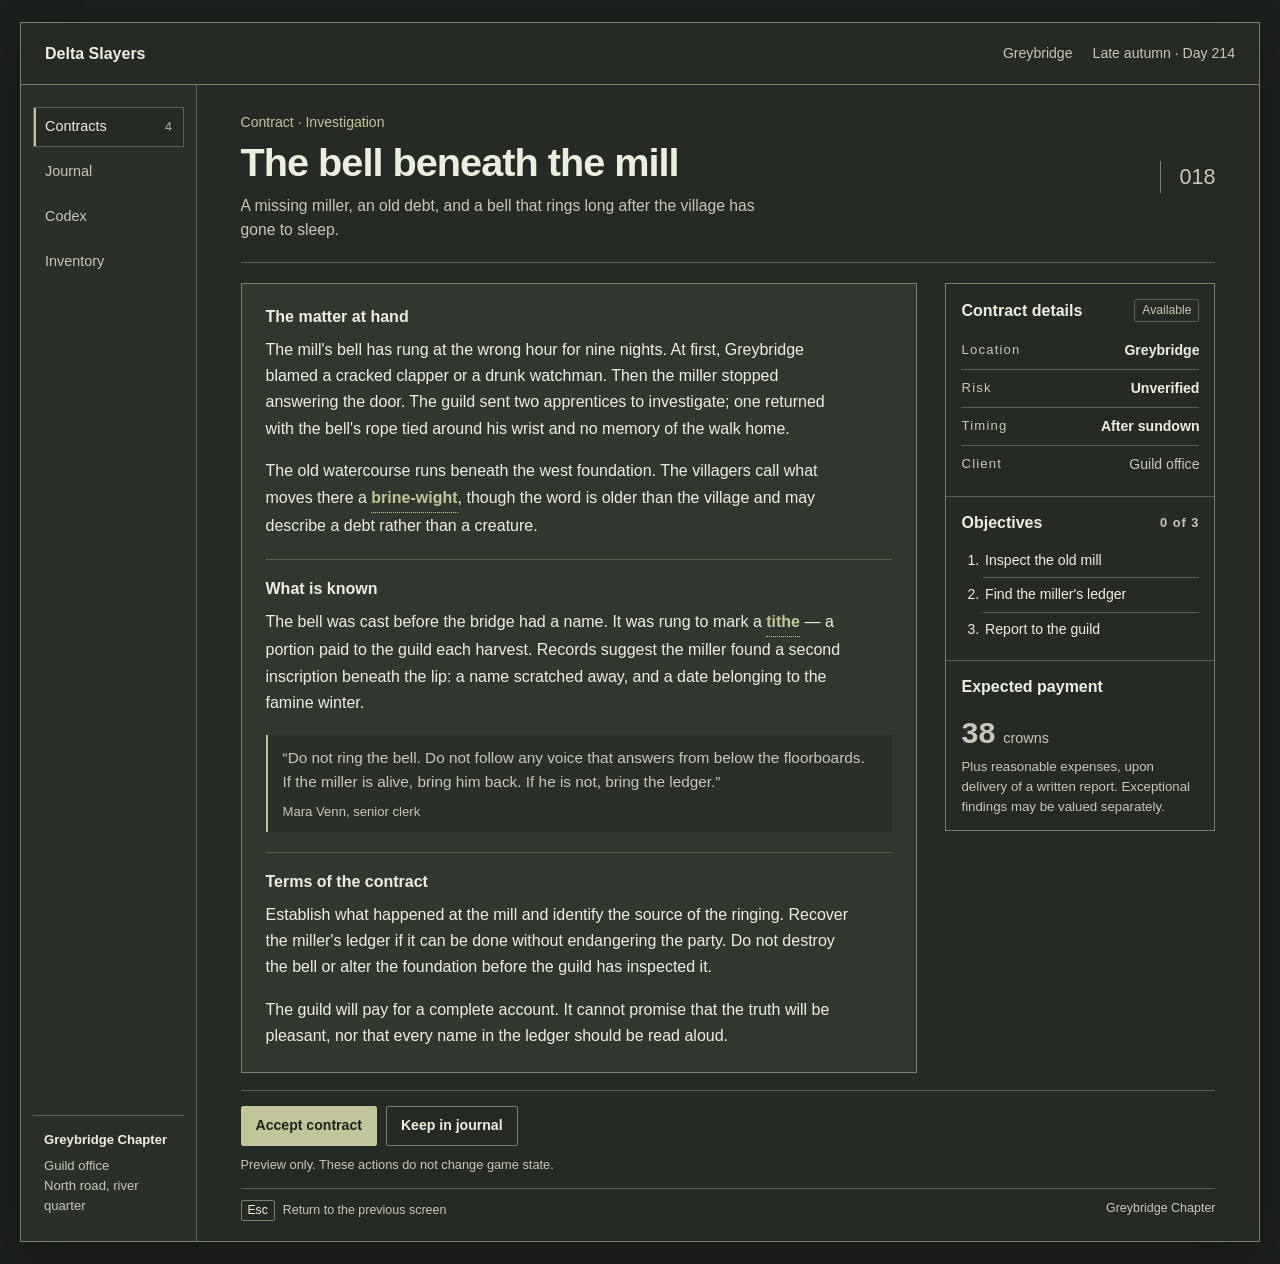
==== commit 481e6670: "Use one recursive reference card for contextual entries" ====
--- a/designs/ui/field-folio/index.html
+++ b/designs/ui/field-folio/index.html
@@ -49,64 +49,12 @@
             <section class="reading-section">
               <h2>The matter at hand</h2>
               <p>The mill's bell has rung at the wrong hour for nine nights. At first, Greybridge blamed a cracked clapper or a drunk watchman. Then the miller stopped answering the door. The guild sent two apprentices to investigate; one returned with the bell's rope tied around his wrist and no memory of the walk home.</p>
-              <p>The old watercourse runs beneath the west foundation. The villagers call what moves there a 
-<span class="reference-anchor" data-reference-anchor>
-  <button class="term" type="button" data-entry-trigger="brine-wight" aria-controls="reference-card-brine-wight" aria-haspopup="dialog" aria-expanded="false">brine-wight</button>
-  <section class="reference-card" id="reference-card-brine-wight" data-reference-card role="dialog" aria-modal="false" aria-label="Reference entry" hidden>
-    <header class="reference-card-header">
-      <button class="reference-back" type="button" data-reference-back hidden>Back</button>
-      <span class="reference-icon" data-reference-icon aria-hidden="true"></span>
-      <div class="reference-heading">
-        <p class="reference-category" data-reference-category></p>
-        <h3 class="reference-title" data-reference-title tabindex="-1"></h3>
-      </div>
-      <button class="reference-close" type="button" data-reference-close>Close</button>
-    </header>
-    <div class="reference-content">
-      <div class="reference-description" data-reference-description></div>
-      <section class="reference-facts" data-reference-facts hidden>
-        <h4 data-reference-facts-title>Record</h4>
-        <dl data-reference-facts-list></dl>
-      </section>
-      <section class="reference-related" data-reference-related hidden>
-        <h4>Related</h4>
-        <div class="reference-related-list" data-reference-related-list></div>
-      </section>
-    </div>
-    <footer class="reference-footer">Follow a reference to explore it. Use Back to return.</footer>
-  </section>
-</span>, though the word is older than the village and may describe a debt rather than a creature.</p>
+              <p>The old watercourse runs beneath the west foundation. The villagers call what moves there a <span class="reference-anchor"><button class="term" type="button" data-entry-trigger="brine-wight" aria-controls="reference-card" aria-haspopup="dialog" aria-expanded="false">brine-wight</button></span>, though the word is older than the village and may describe a debt rather than a creature.</p>
             </section>
 
             <section class="reading-section">
               <h2>What is known</h2>
-              <p>The bell was cast before the bridge had a name. It was rung to mark a 
-<span class="reference-anchor" data-reference-anchor>
-  <button class="term" type="button" data-entry-trigger="tithe" aria-controls="reference-card-tithe" aria-haspopup="dialog" aria-expanded="false">tithe</button>
-  <section class="reference-card" id="reference-card-tithe" data-reference-card role="dialog" aria-modal="false" aria-label="Reference entry" hidden>
-    <header class="reference-card-header">
-      <button class="reference-back" type="button" data-reference-back hidden>Back</button>
-      <span class="reference-icon" data-reference-icon aria-hidden="true"></span>
-      <div class="reference-heading">
-        <p class="reference-category" data-reference-category></p>
-        <h3 class="reference-title" data-reference-title tabindex="-1"></h3>
-      </div>
-      <button class="reference-close" type="button" data-reference-close>Close</button>
-    </header>
-    <div class="reference-content">
-      <div class="reference-description" data-reference-description></div>
-      <section class="reference-facts" data-reference-facts hidden>
-        <h4 data-reference-facts-title>Record</h4>
-        <dl data-reference-facts-list></dl>
-      </section>
-      <section class="reference-related" data-reference-related hidden>
-        <h4>Related</h4>
-        <div class="reference-related-list" data-reference-related-list></div>
-      </section>
-    </div>
-    <footer class="reference-footer">Follow a reference to explore it. Use Back to return.</footer>
-  </section>
-</span> — a portion paid to the guild each harvest. Records suggest the miller found a second inscription beneath the lip: a name scratched away, and a date belonging to the famine winter.</p>
+              <p>The bell was cast before the bridge had a name. It was rung to mark a <span class="reference-anchor"><button class="term" type="button" data-entry-trigger="tithe" aria-controls="reference-card" aria-haspopup="dialog" aria-expanded="false">tithe</button></span> — a portion paid to the guild each harvest. Records suggest the miller found a second inscription beneath the lip: a name scratched away, and a date belonging to the famine winter.</p>
               <blockquote class="quote">
                 “Do not ring the bell. Do not follow any voice that answers from below the floorboards. If the miller is alive, bring him back. If he is not, bring the ledger.”
                 <cite>Mara Venn, senior clerk</cite>
@@ -166,5 +114,30 @@
       </main>
     </div>
   </div>
+
+  <section class="reference-card" id="reference-card" data-reference-card role="dialog" aria-modal="false" aria-label="Reference entry" hidden>
+    <header class="reference-card-header">
+      <button class="reference-back" type="button" data-reference-back hidden>Back</button>
+      <span class="reference-icon" data-reference-icon aria-hidden="true"></span>
+      <div class="reference-heading">
+        <p class="reference-category" data-reference-category></p>
+        <h3 class="reference-title" data-reference-title tabindex="-1"></h3>
+      </div>
+      <button class="reference-close" type="button" data-reference-close>Close</button>
+    </header>
+    <div class="reference-content">
+      <div class="reference-description" data-reference-description></div>
+      <section class="reference-facts" data-reference-facts hidden>
+        <h4 data-reference-facts-title>Record</h4>
+        <dl data-reference-facts-list></dl>
+      </section>
+      <section class="reference-related" data-reference-related hidden>
+        <h4>Related</h4>
+        <div class="reference-related-list" data-reference-related-list></div>
+      </section>
+    </div>
+    <footer class="reference-footer">Follow a reference to explore it. Use Back to return.</footer>
+  </section>
+
 </body>
 </html>
--- a/designs/ui/field-folio.css
+++ b/designs/ui/field-folio.css
@@ -637,3 +637,157 @@
     max-height: 68vh;
   }
 }
+
+/* Interactive reference cards */
+.reference-anchor { display: inline; }
+
+.term {
+  position: relative;
+  display: inline;
+  padding: 0 0 1px;
+  border: 0;
+  border-bottom: 1px dotted var(--accent);
+  border-radius: 0;
+  background: transparent;
+  color: var(--accent);
+  font: inherit;
+  font-weight: 650;
+  cursor: pointer;
+  text-align: inherit;
+}
+.term:hover { color: #e0e2b6; }
+
+.term:focus-visible,
+.reference-card button:focus-visible {
+  outline: 2px solid var(--accent);
+  outline-offset: 3px;
+  border-radius: 2px;
+}
+
+.reference-card[hidden] { display: none; }
+
+.reference-card {
+  position: fixed;
+  z-index: 100;
+  width: min(370px, calc(100vw - 24px));
+  max-height: min(72vh, 560px);
+  overflow: auto;
+  border: 1px solid var(--line-strong);
+  border-radius: 3px;
+  background: #20251f;
+  color: var(--ink);
+  box-shadow: 0 12px 34px rgb(0 0 0 / 42%);
+}
+
+.reference-card-header {
+  display: flex;
+  align-items: center;
+  gap: 10px;
+  padding: 13px 14px;
+  border-bottom: 1px solid var(--line);
+}
+
+.reference-icon {
+  width: 42px;
+  height: 42px;
+  flex: 0 0 42px;
+  display: grid;
+  place-items: center;
+  border: 1px solid var(--line);
+  border-radius: 3px;
+  color: var(--accent);
+  background: var(--surface-alt);
+}
+
+.reference-icon svg {
+  width: 24px;
+  height: 24px;
+  fill: none;
+  stroke: currentColor;
+  stroke-width: 1.55;
+  stroke-linecap: round;
+  stroke-linejoin: round;
+}
+
+.reference-heading { min-width: 0; flex: 1; }
+.reference-category { margin: 0 0 2px; color: var(--muted); font-size: .74rem; line-height: 1.3; }
+.reference-title { margin: 0; color: var(--ink); font-size: 1.08rem; line-height: 1.25; font-weight: 650; }
+
+.reference-back,
+.reference-close {
+  flex: 0 0 auto;
+  padding: 5px 7px;
+  border: 1px solid var(--line);
+  border-radius: 2px;
+  background: transparent;
+  color: var(--muted);
+  font-size: .76rem;
+  cursor: pointer;
+}
+.reference-back[hidden] { display: none; }
+.reference-back:hover,
+.reference-close:hover { border-color: var(--accent); color: var(--ink); }
+
+.reference-content { padding: 13px 15px 14px; }
+.reference-description p { margin: 0 0 10px; color: var(--ink); font-size: .9rem; line-height: 1.55; }
+.reference-description p:last-child { margin-bottom: 0; }
+
+.reference-inline,
+.reference-related-list button {
+  display: inline;
+  padding: 0;
+  border: 0;
+  border-bottom: 1px dotted var(--accent);
+  border-radius: 0;
+  background: transparent;
+  color: var(--accent);
+  font: inherit;
+  font-weight: 650;
+  text-align: left;
+  cursor: pointer;
+}
+.reference-inline:hover,
+.reference-related-list button:hover { color: #e0e2b6; }
+
+.reference-facts,
+.reference-related {
+  margin-top: 13px;
+  padding-top: 11px;
+  border-top: 1px solid var(--line);
+}
+.reference-facts[hidden],
+.reference-related[hidden] { display: none; }
+.reference-facts h4,
+.reference-related h4 {
+  margin: 0 0 7px;
+  color: var(--muted);
+  font-size: .77rem;
+  line-height: 1.3;
+  font-weight: 600;
+}
+.reference-facts dl { margin: 0; }
+.reference-fact {
+  display: grid;
+  grid-template-columns: minmax(0, 1fr) minmax(0, 1.1fr);
+  gap: 12px;
+  padding: 5px 0;
+  border-bottom: 1px solid rgb(120 129 109 / 36%);
+  font-size: .81rem;
+  line-height: 1.35;
+}
+.reference-fact:last-child { border-bottom: 0; }
+.reference-fact dt { color: var(--muted); }
+.reference-fact dd { margin: 0; color: var(--ink); text-align: right; font-weight: 600; }
+.reference-related-list { display: flex; flex-wrap: wrap; gap: 7px 12px; }
+.reference-related-list button { font-size: .82rem; }
+.reference-footer {
+  padding: 8px 15px;
+  border-top: 1px solid var(--line);
+  color: var(--muted);
+  font-size: .74rem;
+  line-height: 1.35;
+}
+
+@media (max-width: 520px) {
+  .reference-card { width: min(370px, calc(100vw - 16px)); max-height: 68vh; }
+}
